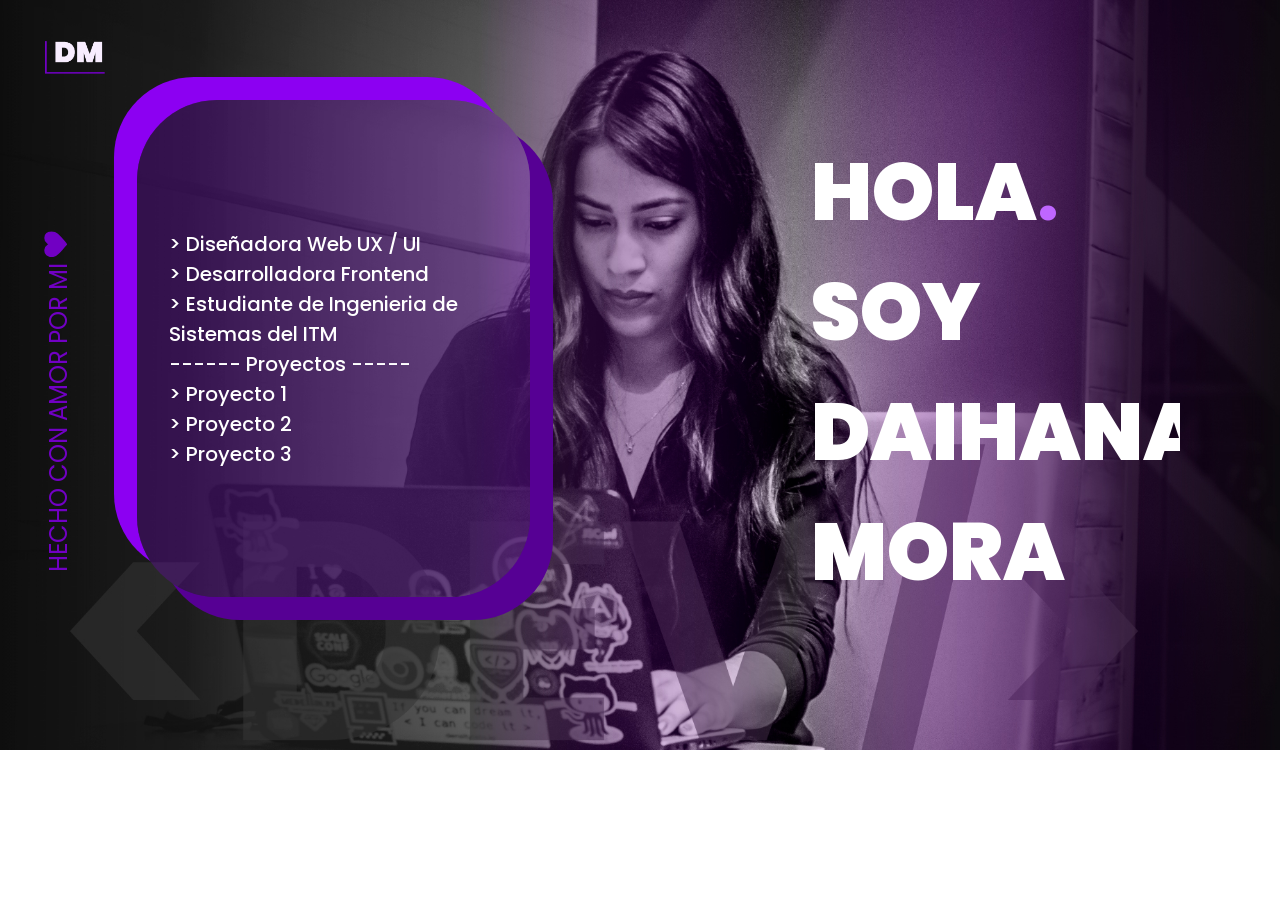
==== index.html @ 9af04abe "Add analytics" ====
<!DOCTYPE html>
<html lang="en">
<head>
    <meta charset="UTF-8">
    <meta name="viewport" content="width=device-width, initial-scale=1.0">
    <title>Portafolio</title>
    <link rel="stylesheet" href="./css/main.css">
    <link rel="preconnect" href="https://fonts.gstatic.com">
    <link
        href="https://fonts.googleapis.com/css2?family=Poppins:ital,wght@0,100;0,200;0,300;0,400;0,500;0,600;0,700;0,800;0,900;1,100;1,200;1,300;1,400;1,500;1,600;1,700;1,800;1,900&display=swap"
        rel="stylesheet">
    <!-- Global site tag (gtag.js) - Google Analytics -->
    <script async src="https://www.googletagmanager.com/gtag/js?id=G-G120TH7VQ2"></script>
    <script>
      window.dataLayer = window.dataLayer || [];
      function gtag(){dataLayer.push(arguments);}
      gtag('js', new Date());

      gtag('config', 'G-G120TH7VQ2');
    </script>
    
</head>
<body>
    <section id="fondo">
        <nav>
            <ul class="menu-principal">
                <li><a href="#" class="link"><img src="./img/Logo.png" width="60px" alt="Logo DM"></a></li>
                <!--<li><a href="#" class="link">< Sobre Mi</a></li>
                <li><a href="#" class="link">Proyectos /></a></li>-->
            </ul>
        </nav>
        <!--<nav class="nav_media" id="lateral">
            <ul class="social-media">
                <li><a href="https://www.linkedin.com/in/daihanamora/" class="link"> Linkedin</a></li>
                <li><a href="https://twitter.com/daihanamora" class="link"> Twitter</a></li>
                <li><a href="https://www.instagram.com/daihamora/" class="link"> instagram</a></li>
                <li><a href="https://github.com/DaihanaMora" class="link"> git</a></li>
                <li><a href="mailto:daihanamt@gmail.com" class="link"> correo</a></li>
            </ul>
        </nav>!-->
        <div class="posData">
            <span>HECHO CON AMOR POR MI <img src="./img/corazon.svg" alt="heart"></span>
        </div>
        <article>
            <ul>
                <li>> Diseñadora Web UX / UI</li>
                <li>> Desarrolladora Frontend</li>
                <li>> Estudiante de Ingenieria  de Sistemas del ITM</li>
                <li> ------ Proyectos -----</li>
                <li><a href="https://www.figma.com/proto/JLrsPGzGSUUvGtdDa6eOqS/Propuestas-de-dise%C3%B1o-MySpace-(Copy)?page-id=483%3A6&node-id=551%3A7&viewport=-306%2C256%2C0.26&scaling=min-zoom" target="_blank"> 
                    > Proyecto 1</a></li>
                <li><a href="https://www.figma.com/proto/dXG86vw5mIB1dULQ8zIptf/IP-Segura?page-id=0%3A1&node-id=161%3A7976&starting-point-node-id=161%3A7976" target="_blank"> 
                    > Proyecto 2</a></li>
                <li><a href="https://www.figma.com/proto/IuiljQrCOuYwuYU1IbYRsJ/Mesa-de-ayuda?page-id=262%3A2217&node-id=232%3A785&starting-point-node-id=232%3A785&scaling=min-zoom" target="_blank"> 
                    > Proyecto 3</a></li>
                
            </ul>
        </article>

        <div id="titulo">
            <h1>HOLA<strong style="color:#BF66FF">.</strong><br>SOY<br>daihana<br>Mora</h1>
        </div>
    </section>
</body>
</html>
---- css/main.css ----
/* VARIABLES*/
* {
  margin: 0;
  padding: 0;
  font-family: "Poppins", sans-serif;
  overflow-x: hidden;
}

li {
  list-style: none;
}

a {
  text-decoration: none;
  color: white;
}

a:focus{
  color: #7100C3;
}

a:hover{
  color: #9a29ea;
}


#fondo {
  width: 100%;
  height: 750px;
  background: url(../img/fondo.jpg) no-repeat center center;
  background-size: cover;
  display: grid;
  grid-template-columns: 1fr 3fr 1fr 2fr 100px;
  grid-template-rows: 100px 1fr;
  grid-row-gap: 2rem;
}
#fondo nav {
  grid-column-start: 1;
  grid-column-end: 6;
  grid-row-start: 1;
  grid-row-end: 2;
}
#fondo nav .menu-principal {
  display: inline-grid;
  grid-template-columns: 16fr 4fr 3fr;
  padding: 0 2rem;
  margin-top: 2rem;
}
#fondo nav .menu-principal li {
  padding: 0 0.8rem;
}
#fondo nav .menu-principal li a {
  font-weight: 600;
  font-size: 20px;
  color: white;
}
#fondo nav .menu-principal li:nth-child(1) {
  grid-column-start: 1;
  grid-column-end: 2;
}
#fondo nav .menu-principal li:nth-child(2) {
  grid-column-start: 2;
  grid-column-end: 3;
}
#fondo nav .menu-principal li:nth-child(3) {
  grid-column-start: 3;
  grid-column-end: 4;
}
#fondo #lateral {
  grid-column-start: 5;
  grid-column-end: 6;
  grid-row-start: 2;
  grid-row-end: 3;
  align-self: center;
  padding-top: 14rem;
}
.social-media {
  text-transform: uppercase;
  display: flex;
  transform: rotate(-90deg);
}

.social-media::-webkit-scrollbar {
  display: none;
}

#fondo #lateral .social-media li {
  padding: 0 0.8rem;
}
#fondo #lateral .social-media li a {
  color: #7100C3;
  font-weight: 600;
  font-size: 20px;
}
#fondo .posData {
  grid-column-start: 1;
  grid-column-end: 2;
  grid-row-start: 2;
  grid-row-end: 3;
  transform: rotate(-90deg);
  position: absolute;
  left: -7rem;
  top: 24rem;
}
#fondo .posData span {
  color: #7100C3;
  font-size: 24px;
}
#fondo article {
  grid-column-start: 2;
  grid-column-end: 4;
  grid-row-start: 2;
  grid-row-end: 3;
  max-width: 393px;
  height: 497px;
  background: #7100c34d;
  box-shadow: 23px 23px 0px #560094,
  -23px -23px 0px #8c00f2;
  border-radius: 5rem;
  display: flex;
  align-items: center;
  margin-top: -2rem;
  margin-left: -2rem;
}
#fondo article ul {
  padding: 0 2rem;
}
#fondo article ul li {
  font-size: 20px;
  color: white;
  font-weight: 500;
}
#fondo #titulo {
  grid-column-start: 4;
  grid-column-end: 5;
  grid-row-start: 2;
  grid-row-end: 3;
  margin-left: -2rem;
}
#fondo #titulo h1 {
  font-size: 80px;
  color: white;
  font-weight: 900;
  text-transform: uppercase;
}
@media (max-width: 768px) {
  #fondo nav {
    grid-column-start: 1;
    grid-column-end: 6;
  }
  #fondo nav .menu-principal {
    grid-template-columns: 6fr 4fr 3fr;
  }
  #fondo #lateral {
    padding-top: 28rem;
  }
  #fondo .posdata {
    grid-column-start: 1;
    grid-column-end: 2;
    top: 33rem;
  }
  #fondo article {
    max-width: 270px;
    height: 270px;
    margin-top: -2rem;
    margin-left: -4rem;
  }
  #fondo #titulo > h1 {
    font-size: 50px;
    margin-top: 7rem;
  }
}

@media (max-width: 500px) {
  #fondo {
    grid-template-columns: 1fr 4fr;
    grid-template-rows: 90px 290px 2fr 1fr;
    grid-row-gap: 0;
    height: 1000px;
  }
  #fondo nav {
    grid-column-start: 1;
    grid-column-end: 3;
  }
  #fondo nav .menu-principal {
    grid-template-columns: 90px 1fr 1fr;
    padding: 0 0.5rem;
  }
  #fondo #lateral {
    grid-column-start: 1;
    grid-column-end: 3;
    grid-row-start: 4;
    grid-row-end: 5;
    padding-top: 0;
  }
  #fondo #lateral .social-media {
    transform: rotate(0deg);
    flex-wrap: wrap;
    align-items: center;
    justify-content: center;
  }
  #fondo #lateral .social-media li > a {
    color: white;
    font-size: 25px;
  }
  #fondo .posData {
    transform: rotate(0deg);
    grid-column-start: 1;
    grid-column-end: 3;
    grid-row-start: 4;
    grid-row-end: 5;
    position: unset;
    align-self: end;
    justify-self: center;
  }
  #fondo .posData span {
    color: white;
    font-size: 25px;
    font-weight: 500;
  }
  #fondo article {
    grid-column-start: 1;
    grid-column-end: 3;
    grid-row-start: 3;
    grid-row-end: 4;
    margin-top: 4rem;
    margin-left: 0rem;
    justify-self: center;
  }
  #fondo article ul {
    padding: 0 3rem;
  }
  #fondo article ul li {
    font-size: 27px;
  }
  #fondo #titulo {
    grid-column-start: 1;
    grid-column-end: 3;
    grid-row-start: 2;
    grid-row-end: 3;
    padding-left: 1.5rem;
  }
  #fondo #titulo h1 {
    font-size: 49px;
  }
}
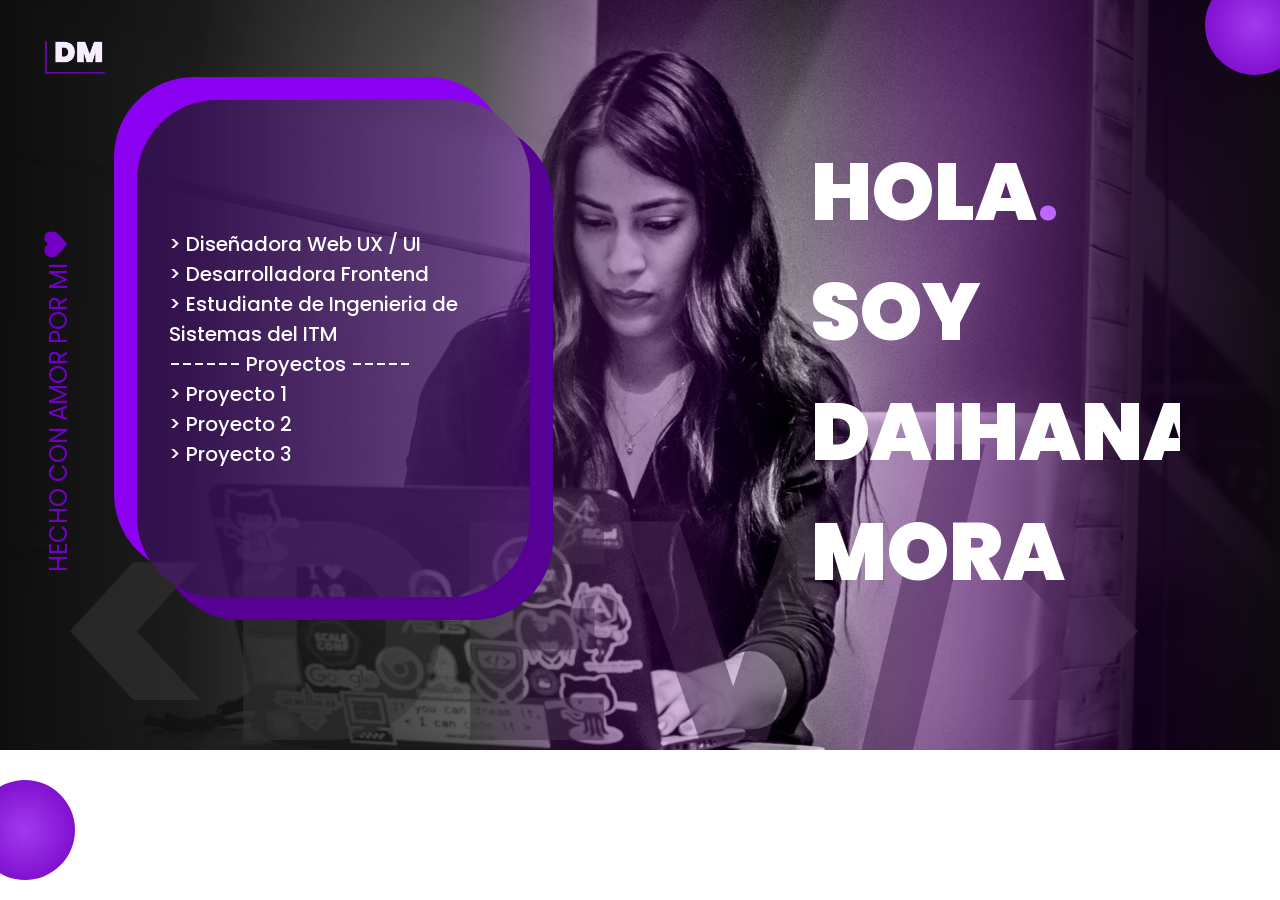
==== commit 4aab47ec: "animaciones" ====
--- a/index.html
+++ b/index.html
@@ -1,5 +1,6 @@
 <!DOCTYPE html>
 <html lang="en">
+
 <head>
     <meta charset="UTF-8">
     <meta name="viewport" content="width=device-width, initial-scale=1.0">
@@ -12,15 +13,29 @@
     <!-- Global site tag (gtag.js) - Google Analytics -->
     <script async src="https://www.googletagmanager.com/gtag/js?id=G-G120TH7VQ2"></script>
     <script>
-      window.dataLayer = window.dataLayer || [];
-      function gtag(){dataLayer.push(arguments);}
-      gtag('js', new Date());
+        window.dataLayer = window.dataLayer || [];
+        function gtag() { dataLayer.push(arguments); }
+        gtag('js', new Date());
 
-      gtag('config', 'G-G120TH7VQ2');
+        gtag('config', 'G-G120TH7VQ2');
     </script>
-    
+    <!-- Google Tag Manager -->
+    <script>(function (w, d, s, l, i) {
+            w[l] = w[l] || []; w[l].push({
+                'gtm.start':
+                    new Date().getTime(), event: 'gtm.js'
+            }); var f = d.getElementsByTagName(s)[0],
+                j = d.createElement(s), dl = l != 'dataLayer' ? '&l=' + l : ''; j.async = true; j.src =
+                    'https://www.googletagmanager.com/gtm.js?id=' + i + dl; f.parentNode.insertBefore(j, f);
+        })(window, document, 'script', 'dataLayer', 'GTM-M9HZVGC');</script>
+    <!-- End Google Tag Manager -->
 </head>
+
 <body>
+    <!-- Google Tag Manager (noscript) -->
+    <noscript><iframe src="https://www.googletagmanager.com/ns.html?id=GTM-M9HZVGC" height="0" width="0"
+            style="display:none;visibility:hidden"></iframe></noscript>
+    <!-- End Google Tag Manager (noscript) -->
     <section id="fondo">
         <nav>
             <ul class="menu-principal">
@@ -39,27 +54,34 @@
             </ul>
         </nav>!-->
         <div class="posData">
-            <span>HECHO CON AMOR POR MI <img src="./img/corazon.svg" alt="heart"></span>
+            <span>HECHO CON AMOR POR MI <img class="heart" src="./img/corazon.svg" alt="heart"></span>
         </div>
         <article>
             <ul>
                 <li>> Diseñadora Web UX / UI</li>
                 <li>> Desarrolladora Frontend</li>
-                <li>> Estudiante de Ingenieria  de Sistemas del ITM</li>
+                <li>> Estudiante de Ingenieria de Sistemas del ITM</li>
                 <li> ------ Proyectos -----</li>
-                <li><a href="https://www.figma.com/proto/JLrsPGzGSUUvGtdDa6eOqS/Propuestas-de-dise%C3%B1o-MySpace-(Copy)?page-id=483%3A6&node-id=551%3A7&viewport=-306%2C256%2C0.26&scaling=min-zoom" target="_blank"> 
-                    > Proyecto 1</a></li>
-                <li><a href="https://www.figma.com/proto/dXG86vw5mIB1dULQ8zIptf/IP-Segura?page-id=0%3A1&node-id=161%3A7976&starting-point-node-id=161%3A7976" target="_blank"> 
-                    > Proyecto 2</a></li>
-                <li><a href="https://www.figma.com/proto/IuiljQrCOuYwuYU1IbYRsJ/Mesa-de-ayuda?page-id=262%3A2217&node-id=232%3A785&starting-point-node-id=232%3A785&scaling=min-zoom" target="_blank"> 
-                    > Proyecto 3</a></li>
-                
+                <li><a href="https://www.figma.com/proto/JLrsPGzGSUUvGtdDa6eOqS/Propuestas-de-dise%C3%B1o-MySpace-(Copy)?page-id=483%3A6&node-id=551%3A7&viewport=-306%2C256%2C0.26&scaling=min-zoom"
+                        target="_blank">
+                        > Proyecto 1</a></li>
+                <li><a href="https://www.figma.com/proto/dXG86vw5mIB1dULQ8zIptf/IP-Segura?page-id=0%3A1&node-id=161%3A7976&starting-point-node-id=161%3A7976"
+                        target="_blank">
+                        > Proyecto 2</a></li>
+                <li><a href="https://www.figma.com/proto/IuiljQrCOuYwuYU1IbYRsJ/Mesa-de-ayuda?page-id=262%3A2217&node-id=232%3A785&starting-point-node-id=232%3A785&scaling=min-zoom"
+                        target="_blank">
+                        > Proyecto 3</a></li>
+
             </ul>
         </article>
 
         <div id="titulo">
-            <h1>HOLA<strong style="color:#BF66FF">.</strong><br>SOY<br>daihana<br>Mora</h1>
+            <h1>HOLA<strong style="color:#BF66FF">.</strong><br>SOY<br>daihana<br>Mora<span>&#160;</span></h1>
         </div>
+        <div class="circle circl1"></div>
+        <div class="circle circl2"></div>
+        <div class="card-inner"></div>
     </section>
 </body>
-</html>
+
+</html>
--- a/css/main.css
+++ b/css/main.css
@@ -113,7 +113,7 @@
   grid-row-end: 3;
   max-width: 393px;
   height: 497px;
-  background: #7100c34d;
+  background: rgba(113, 0, 195, 0.302);
   box-shadow: 23px 23px 0px #560094,
   -23px -23px 0px #8c00f2;
   border-radius: 5rem;
@@ -143,6 +143,66 @@
   font-weight: 900;
   text-transform: uppercase;
 }
+
+.circle {
+  width: 100px;
+  height: 100px;
+  background: radial-gradient(#a33aee, #7100c3);
+  border-radius: 50%;
+  position: absolute;
+  animation: move-up6 2s ease-in infinite alternate-reverse;
+}
+.circl1 {
+  top: -25px;
+  right: -25px;
+}
+
+.circl2 {
+  bottom: 20px;
+    left: -25px;
+  animation-name: move-down1;
+}
+
+@keyframes move-up6 {
+  to {
+    transform: translateY(-10px);
+  }
+}
+
+@keyframes move-down1 {
+  to {
+    transform: translateY(10px);
+  }
+}
+.heart{
+  animation: loader45 1.2s infinite cubic-bezier(0.215, 0.61, 0.355, 1);
+}
+@keyframes loader45 {
+  0% {
+   transform: scale(0.95);
+  }
+ 
+  5% {
+   transform: scale(1.1);
+  }
+ 
+  39% {
+   transform: scale(0.85);
+  }
+ 
+  45% {
+   transform: scale(1);
+  }
+ 
+  60% {
+   transform: scale(0.95);
+  }
+ 
+  100% {
+   transform: scale(0.9);
+  }
+ }
+
 @media (max-width: 768px) {
   #fondo nav {
     grid-column-start: 1;
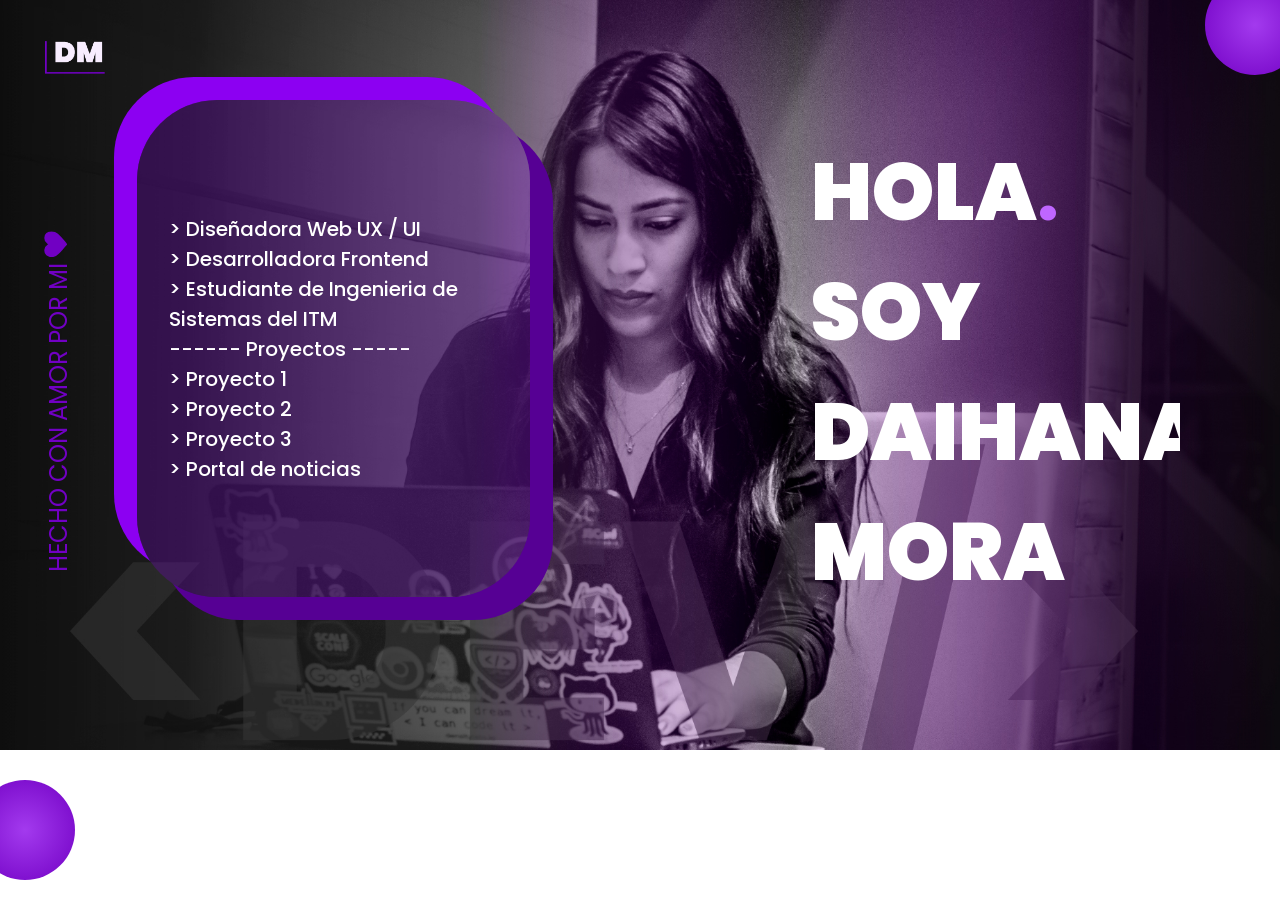
==== commit b9366af1: "new proyect" ====
--- a/index.html
+++ b/index.html
@@ -71,6 +71,9 @@
                 <li><a href="https://www.figma.com/proto/IuiljQrCOuYwuYU1IbYRsJ/Mesa-de-ayuda?page-id=262%3A2217&node-id=232%3A785&starting-point-node-id=232%3A785&scaling=min-zoom"
                         target="_blank">
                         > Proyecto 3</a></li>
+                <li><a href="https://www.figma.com/proto/fBWrPoJqUSnCu8tyltFIMe/Blog-de-noticias-en-Portal-interno?page-id=0%3A1&node-id=1%3A302&viewport=1016%2C106%2C0.17&scaling=scale-down-width&starting-point-node-id=1%3A780"
+                    target="_blank">
+                    > Portal de noticias</a></li>
 
             </ul>
         </article>
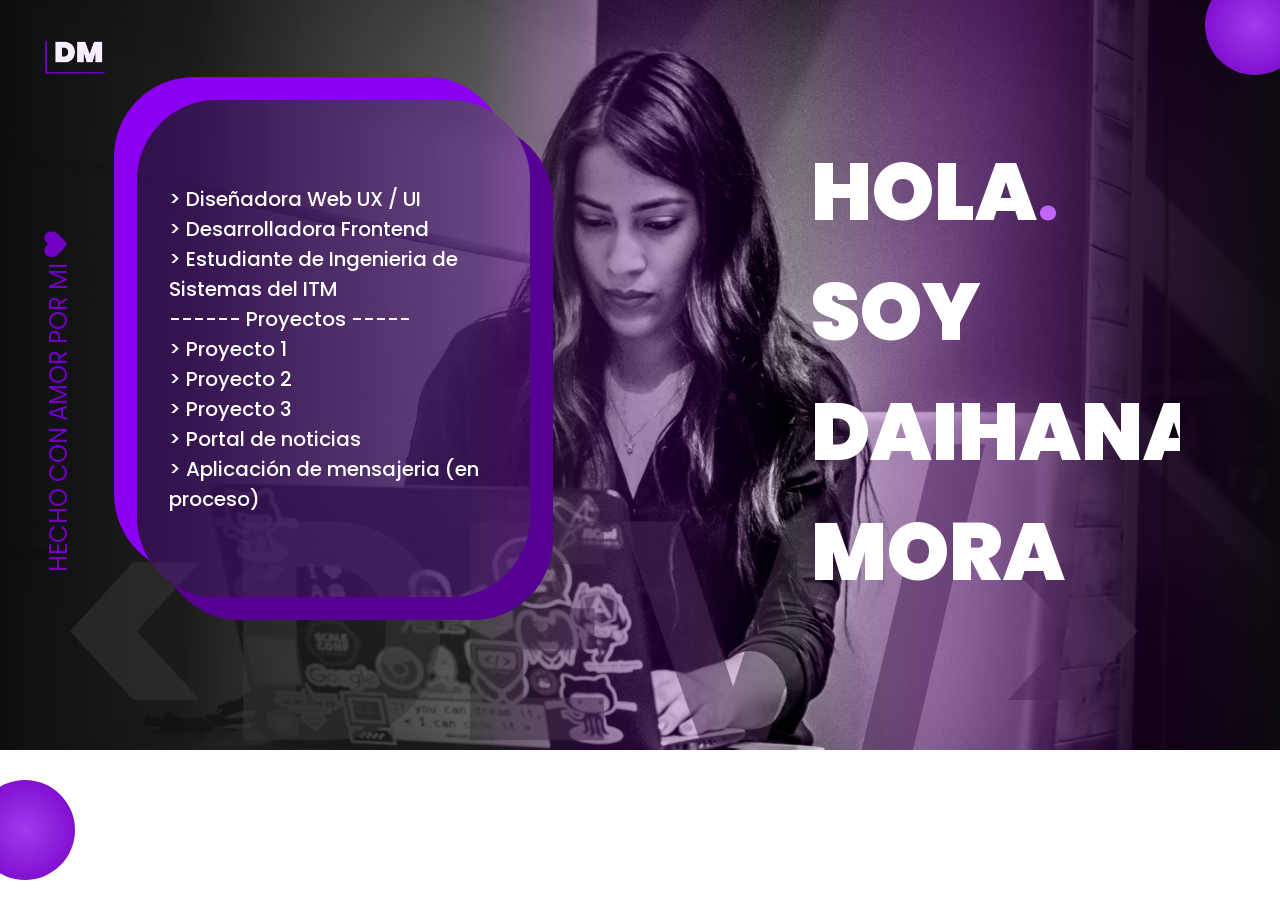
==== commit 38e6a262: "Update index.html new proyect" ====
--- a/index.html
+++ b/index.html
@@ -74,7 +74,8 @@
                 <li><a href="https://www.figma.com/proto/fBWrPoJqUSnCu8tyltFIMe/Blog-de-noticias-en-Portal-interno?page-id=0%3A1&node-id=1%3A302&viewport=1016%2C106%2C0.17&scaling=scale-down-width&starting-point-node-id=1%3A780"
                     target="_blank">
                     > Portal de noticias</a></li>
-
+                <li><a href="https://www.figma.com/proto/HEhIGajqLisi0Q63vLlvJh/MIrai?node-id=16%3A10&scaling=min-zoom&page-id=15%3A4&starting-point-node-id=16%3A10" target="_blank">
+                    > Aplicación de mensajeria (en proceso)</a></li>
             </ul>
         </article>
 
@@ -87,4 +88,4 @@
     </section>
 </body>
 
-</html>+</html>
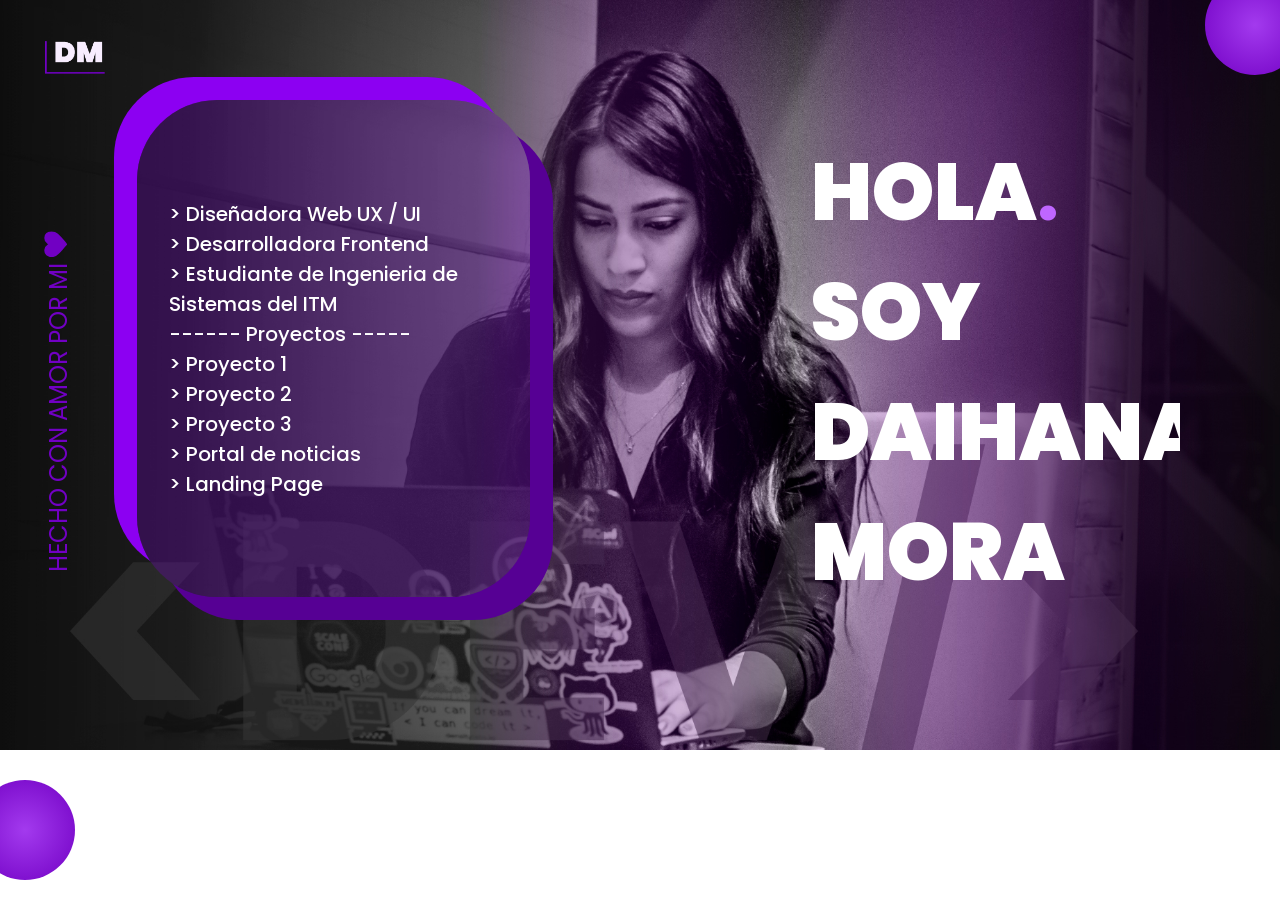
==== commit db30ce4f: "new proyect" ====
--- a/index.html
+++ b/index.html
@@ -74,8 +74,10 @@
                 <li><a href="https://www.figma.com/proto/fBWrPoJqUSnCu8tyltFIMe/Blog-de-noticias-en-Portal-interno?page-id=0%3A1&node-id=1%3A302&viewport=1016%2C106%2C0.17&scaling=scale-down-width&starting-point-node-id=1%3A780"
                     target="_blank">
                     > Portal de noticias</a></li>
-                <li><a href="https://www.figma.com/proto/HEhIGajqLisi0Q63vLlvJh/MIrai?node-id=16%3A10&scaling=min-zoom&page-id=15%3A4&starting-point-node-id=16%3A10" target="_blank">
-                    > Aplicación de mensajeria (en proceso)</a></li>
+                    <li><a href="https://www.figma.com/proto/cnlsJLgQn1gPbiTS9rE6Jw/Landing-Private?page-id=0%3A1&node-id=1%3A250&viewport=387%2C636%2C0.11&scaling=min-zoom&starting-point-node-id=1%3A250"
+                        target="_blank">
+                        > Landing Page</a></li>
+
             </ul>
         </article>
 
@@ -88,4 +90,4 @@
     </section>
 </body>
 
-</html>
+</html>
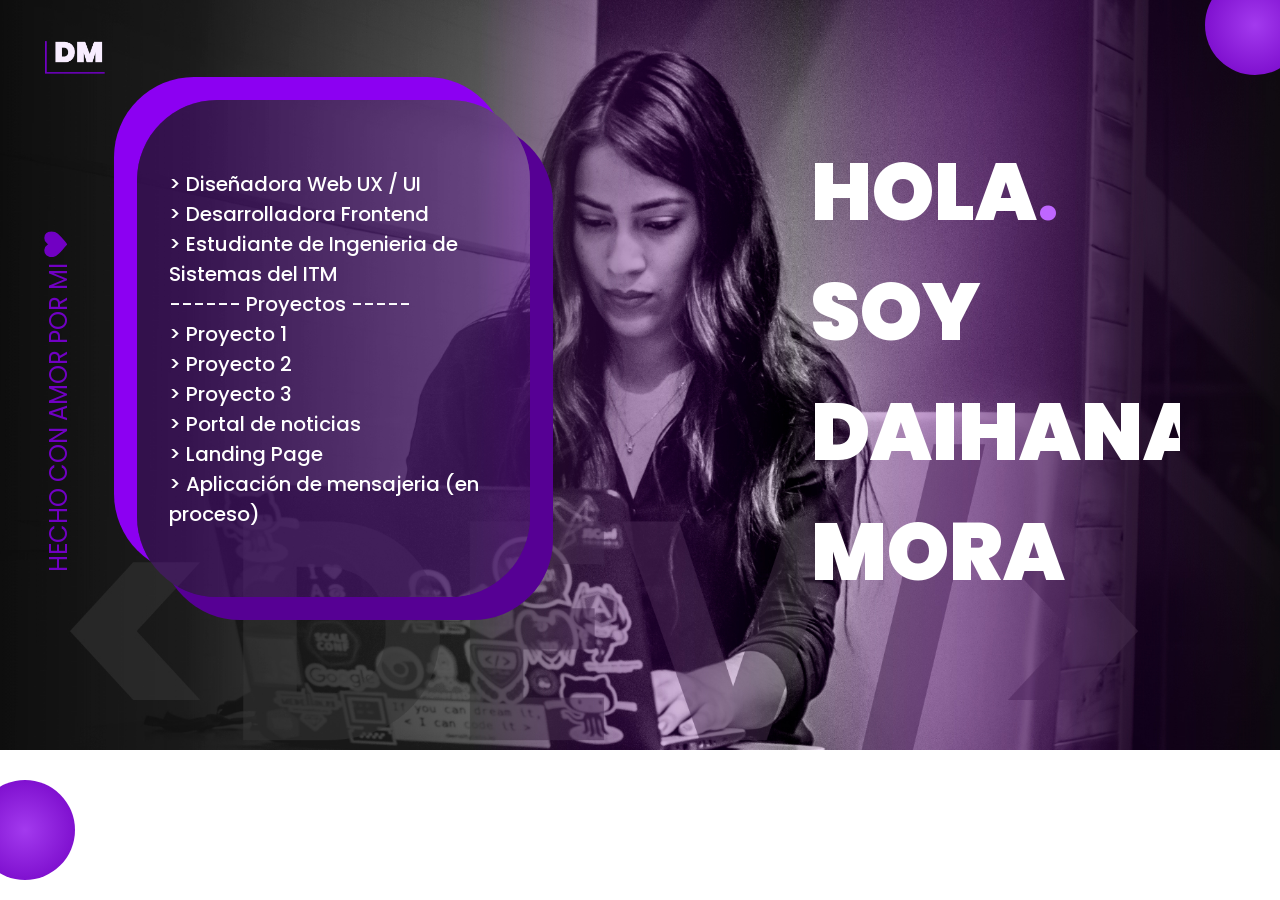
==== commit cb2c2b42: "fixes solution" ====
--- a/index.html
+++ b/index.html
@@ -78,6 +78,8 @@
                         target="_blank">
                         > Landing Page</a></li>
 
+                <li><a href="https://www.figma.com/proto/HEhIGajqLisi0Q63vLlvJh/MIrai?node-id=16%3A10&scaling=min-zoom&page-id=15%3A4&starting-point-node-id=16%3A10" target="_blank">
+                    > Aplicación de mensajeria (en proceso)</a></li>
             </ul>
         </article>
 
@@ -90,4 +92,4 @@
     </section>
 </body>
 
-</html>+</html>
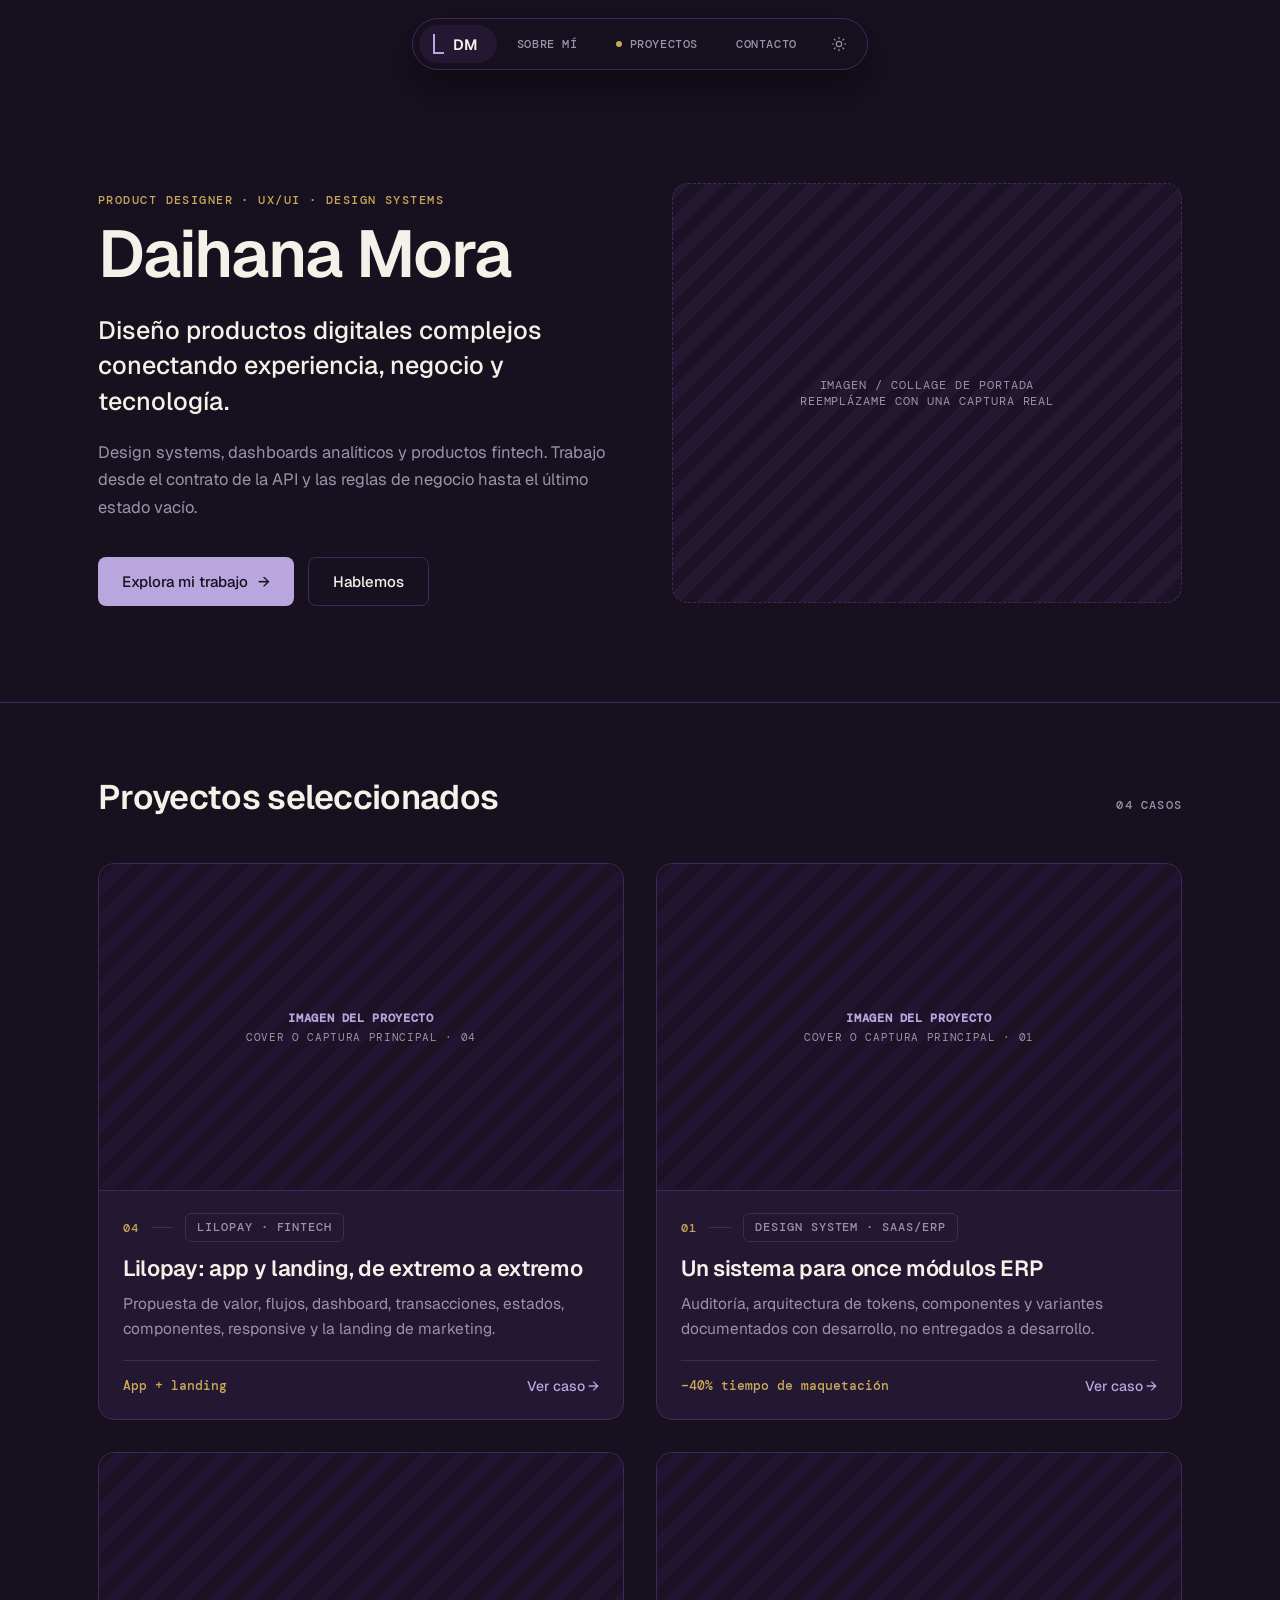
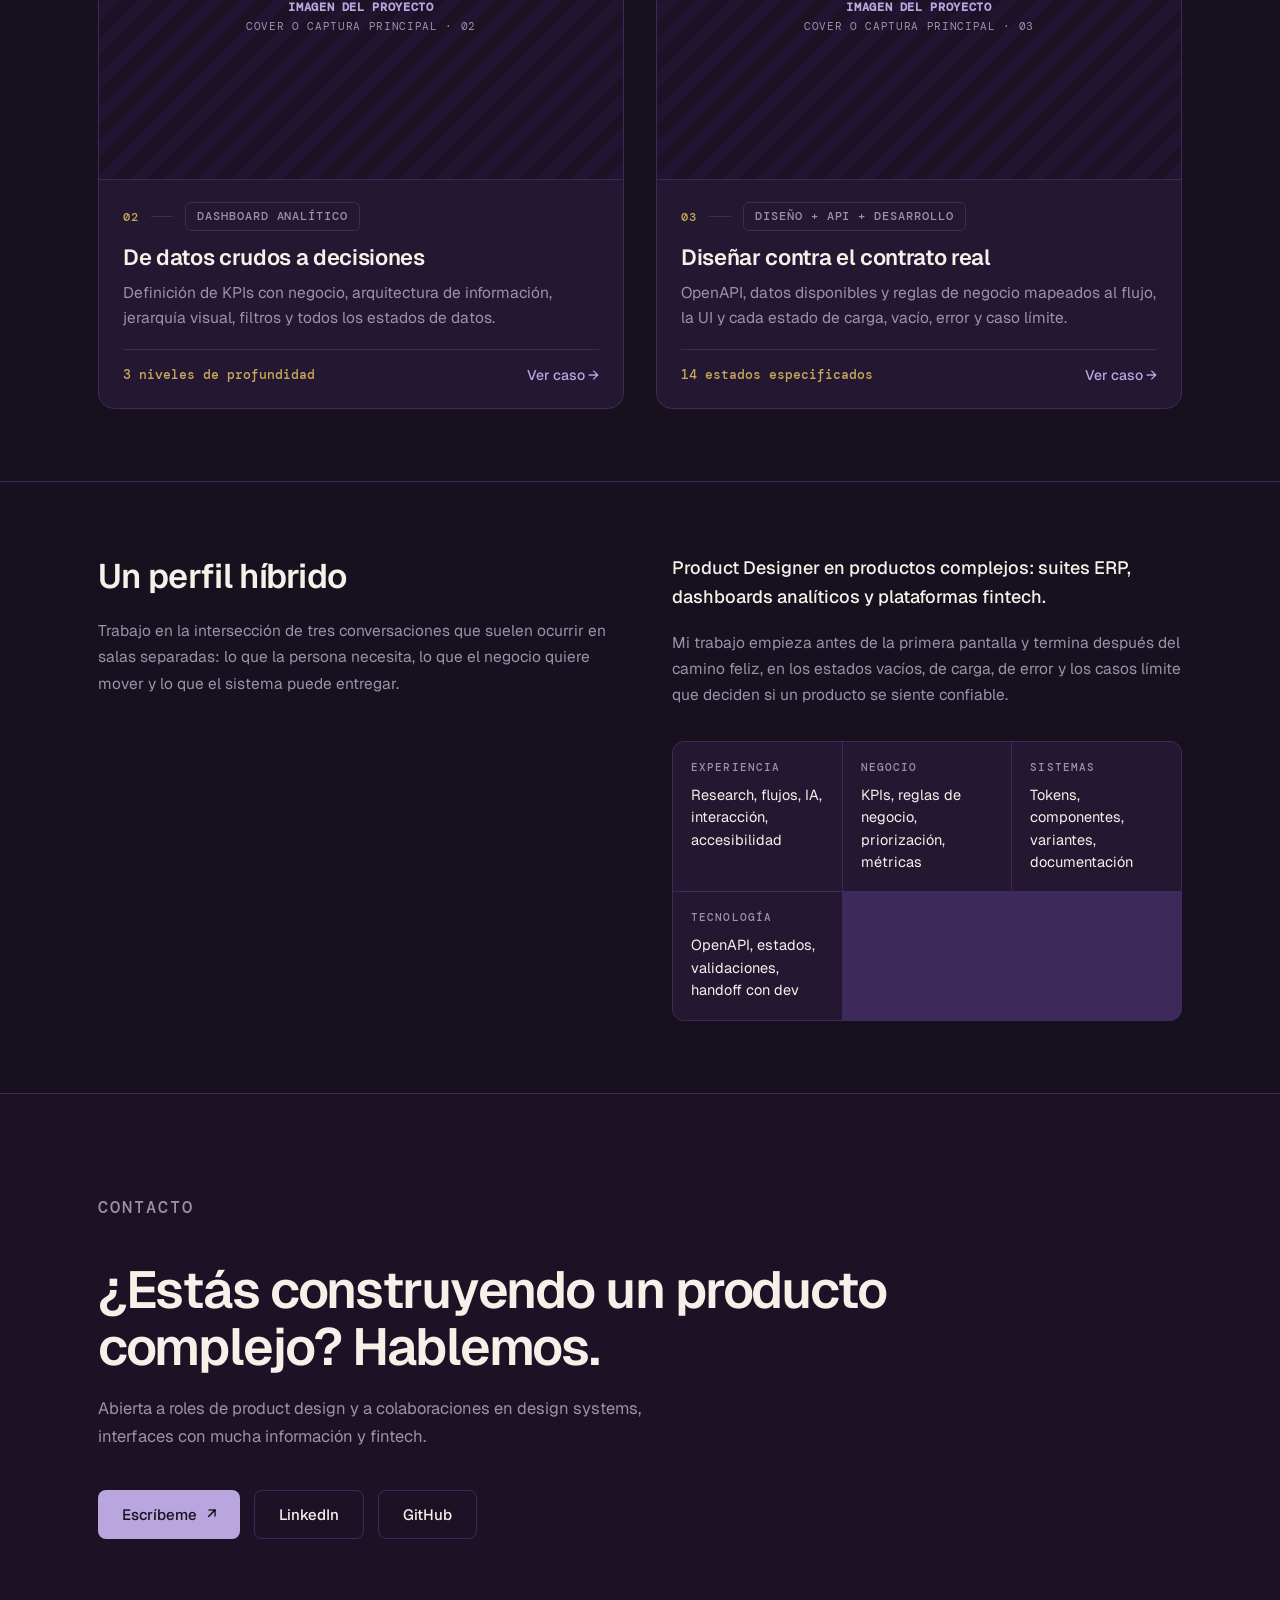
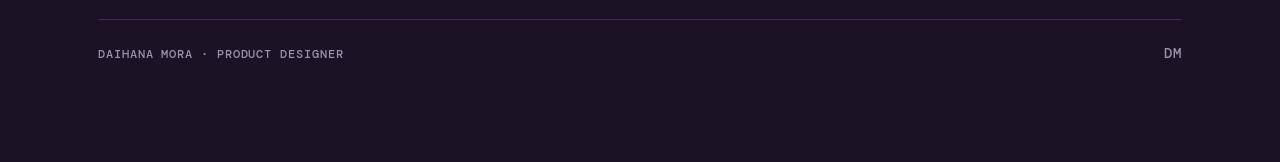
==== commit 8aeca943: "Nueva versión de portafolio con casos de éxito Reemplaza el home de una sola sección por la nueva ve" ====
--- a/index.html
+++ b/index.html
@@ -1,95 +1,194 @@
 <!DOCTYPE html>
-<html lang="en">
+<html lang="es">
+<head>
+<meta charset="utf-8">
+<meta name="viewport" content="width=device-width, initial-scale=1">
+<title>Daihana Mora — Daihana Mora Portfolio</title>
+<link rel="preconnect" href="https://fonts.googleapis.com" />
+<link rel="preconnect" href="https://fonts.gstatic.com" crossorigin="anonymous" />
+<link href="https://fonts.googleapis.com/css2?family=Geist:wght@400;500;600&family=DM+Mono:wght@400;500&display=swap" rel="stylesheet" />
+<link rel="stylesheet" href="./css/main.css">
+<script src="./js/theme.js"></script>
+<script src="./js/nav.js" defer></script>
+<!-- Global site tag (gtag.js) - Google Analytics -->
+<script async src="https://www.googletagmanager.com/gtag/js?id=G-G120TH7VQ2"></script>
+<script>
+    window.dataLayer = window.dataLayer || [];
+    function gtag() { dataLayer.push(arguments); }
+    gtag('js', new Date());
 
-<head>
-    <meta charset="UTF-8">
-    <meta name="viewport" content="width=device-width, initial-scale=1.0">
-    <title>Portafolio</title>
-    <link rel="stylesheet" href="./css/main.css">
-    <link rel="preconnect" href="https://fonts.gstatic.com">
-    <link
-        href="https://fonts.googleapis.com/css2?family=Poppins:ital,wght@0,100;0,200;0,300;0,400;0,500;0,600;0,700;0,800;0,900;1,100;1,200;1,300;1,400;1,500;1,600;1,700;1,800;1,900&display=swap"
-        rel="stylesheet">
-    <!-- Global site tag (gtag.js) - Google Analytics -->
-    <script async src="https://www.googletagmanager.com/gtag/js?id=G-G120TH7VQ2"></script>
-    <script>
-        window.dataLayer = window.dataLayer || [];
-        function gtag() { dataLayer.push(arguments); }
-        gtag('js', new Date());
+    gtag('config', 'G-G120TH7VQ2');
+</script>
+<!-- Google Tag Manager -->
+<script>(function (w, d, s, l, i) {
+        w[l] = w[l] || []; w[l].push({
+            'gtm.start':
+                new Date().getTime(), event: 'gtm.js'
+        }); var f = d.getElementsByTagName(s)[0],
+            j = d.createElement(s), dl = l != 'dataLayer' ? '&l=' + l : ''; j.async = true; j.src =
+                'https://www.googletagmanager.com/gtm.js?id=' + i + dl; f.parentNode.insertBefore(j, f);
+    })(window, document, 'script', 'dataLayer', 'GTM-M9HZVGC');</script>
+<!-- End Google Tag Manager -->
+</head>
+<body>
+<a href="#main-content" class="skip-link">Saltar al contenido</a>
+<!-- Google Tag Manager (noscript) -->
+<noscript><iframe src="https://www.googletagmanager.com/ns.html?id=GTM-M9HZVGC" height="0" width="0"
+        style="display:none;visibility:hidden"></iframe></noscript>
+<!-- End Google Tag Manager (noscript) -->
 
-        gtag('config', 'G-G120TH7VQ2');
-    </script>
-    <!-- Google Tag Manager -->
-    <script>(function (w, d, s, l, i) {
-            w[l] = w[l] || []; w[l].push({
-                'gtm.start':
-                    new Date().getTime(), event: 'gtm.js'
-            }); var f = d.getElementsByTagName(s)[0],
-                j = d.createElement(s), dl = l != 'dataLayer' ? '&l=' + l : ''; j.async = true; j.src =
-                    'https://www.googletagmanager.com/gtm.js?id=' + i + dl; f.parentNode.insertBefore(j, f);
-        })(window, document, 'script', 'dataLayer', 'GTM-M9HZVGC');</script>
-    <!-- End Google Tag Manager -->
-</head>
+<nav class="site-nav">
+  <div class="wrap">
+    <div class="nav-pill" id="navPill">
+      <a href="#hero" data-section="hero" class="pill-item logo-item is-active">
+        <span class="mark"></span><span>DM</span>
+      </a>
+      <a href="#about" data-section="about" class="pill-item">Sobre mí</a>
+      <a href="#work" data-section="work" class="pill-item"><span class="dot"></span>Proyectos</a>
+      <a href="#contact" data-section="contact" class="pill-item">Contacto</a>
+      <button class="pill-item theme-item" id="themeToggle" aria-label="Cambiar tema" title="Cambiar tema" aria-pressed="true">
+        <svg class="icon-sun" width="16" height="16" viewBox="0 0 24 24" fill="none" stroke="currentColor" stroke-width="1.7" stroke-linecap="round" stroke-linejoin="round" aria-hidden="true">
+          <circle cx="12" cy="12" r="4"></circle>
+          <path d="M12 2v2M12 20v2M2 12h2M20 12h2M4.9 4.9l1.4 1.4M17.7 17.7l1.4 1.4M19.1 4.9l-1.4 1.4M6.3 17.7l-1.4 1.4"></path>
+        </svg>
+        <svg class="icon-moon" width="16" height="16" viewBox="0 0 24 24" fill="none" stroke="currentColor" stroke-width="1.7" stroke-linecap="round" stroke-linejoin="round" aria-hidden="true">
+          <path d="M21 12.8A8.5 8.5 0 1 1 11.2 3a6.6 6.6 0 0 0 9.8 9.8z"></path>
+        </svg>
+      </button>
+    </div>
+  </div>
+</nav>
 
-<body>
-    <!-- Google Tag Manager (noscript) -->
-    <noscript><iframe src="https://www.googletagmanager.com/ns.html?id=GTM-M9HZVGC" height="0" width="0"
-            style="display:none;visibility:hidden"></iframe></noscript>
-    <!-- End Google Tag Manager (noscript) -->
-    <section id="fondo">
-        <nav>
-            <ul class="menu-principal">
-                <li><a href="#" class="link"><img src="./img/Logo.png" width="60px" alt="Logo DM"></a></li>
-                <!--<li><a href="#" class="link">< Sobre Mi</a></li>
-                <li><a href="#" class="link">Proyectos /></a></li>-->
-            </ul>
-        </nav>
-        <!--<nav class="nav_media" id="lateral">
-            <ul class="social-media">
-                <li><a href="https://www.linkedin.com/in/daihanamora/" class="link"> Linkedin</a></li>
-                <li><a href="https://twitter.com/daihanamora" class="link"> Twitter</a></li>
-                <li><a href="https://www.instagram.com/daihamora/" class="link"> instagram</a></li>
-                <li><a href="https://github.com/DaihanaMora" class="link"> git</a></li>
-                <li><a href="mailto:daihanamt@gmail.com" class="link"> correo</a></li>
-            </ul>
-        </nav>!-->
-        <div class="posData">
-            <span>HECHO CON AMOR POR MI <img class="heart" src="./img/corazon.svg" alt="heart"></span>
+<main id="main-content">
+
+<header class="hero" id="hero">
+  <div class="wrap">
+    <div>
+      <p class="eyebrow">Product Designer · UX/UI · Design Systems</p>
+      <h1 class="name">Daihana Mora</h1>
+      <p class="tagline">Diseño productos digitales complejos conectando experiencia, negocio y tecnología.</p>
+      <p class="sub">Design systems, dashboards analíticos y productos fintech. Trabajo desde el contrato de la API y las reglas de negocio hasta el último estado vacío.</p>
+      <div class="cta-row">
+        <a href="#work" class="btn primary">Explora mi trabajo <span>→</span></a>
+        <a href="#contact" class="btn ghost">Hablemos</a>
+      </div>
+    </div>
+    <div class="hero-visual-slot">
+      <div class="label">Imagen / collage de portada<br>reemplázame con una captura real</div>
+    </div>
+  </div>
+</header>
+
+<section id="work" class="section">
+  <div class="wrap">
+    <div class="section-head">
+      <h2>Proyectos seleccionados</h2>
+      <span class="count">04 casos</span>
+    </div>
+
+    <div class="gallery">
+
+      <a class="card" href="case-lilopay.html" style="text-decoration:none; color:inherit">
+        <div class="thumb">
+          <span class="label"><b>Imagen del proyecto</b>Cover o captura principal · 04</span>
         </div>
-        <article>
-            <ul>
-                <li>> Diseñadora Web UX / UI</li>
-                <li>> Desarrolladora Frontend</li>
-                <li>> Estudiante de Ingenieria de Sistemas del ITM</li>
-                <li> ------ Proyectos -----</li>
-                <li><a href="https://www.figma.com/proto/JLrsPGzGSUUvGtdDa6eOqS/Propuestas-de-dise%C3%B1o-MySpace-(Copy)?page-id=483%3A6&node-id=551%3A7&viewport=-306%2C256%2C0.26&scaling=min-zoom"
-                        target="_blank">
-                        > Proyecto 1</a></li>
-                <li><a href="https://www.figma.com/proto/dXG86vw5mIB1dULQ8zIptf/IP-Segura?page-id=0%3A1&node-id=161%3A7976&starting-point-node-id=161%3A7976"
-                        target="_blank">
-                        > Proyecto 2</a></li>
-                <li><a href="https://www.figma.com/proto/IuiljQrCOuYwuYU1IbYRsJ/Mesa-de-ayuda?page-id=262%3A2217&node-id=232%3A785&starting-point-node-id=232%3A785&scaling=min-zoom"
-                        target="_blank">
-                        > Proyecto 3</a></li>
-                <li><a href="https://www.figma.com/proto/fBWrPoJqUSnCu8tyltFIMe/Blog-de-noticias-en-Portal-interno?page-id=0%3A1&node-id=1%3A302&viewport=1016%2C106%2C0.17&scaling=scale-down-width&starting-point-node-id=1%3A780"
-                    target="_blank">
-                    > Portal de noticias</a></li>
-                    <li><a href="https://www.figma.com/proto/cnlsJLgQn1gPbiTS9rE6Jw/Landing-Private?page-id=0%3A1&node-id=1%3A250&viewport=387%2C636%2C0.11&scaling=min-zoom&starting-point-node-id=1%3A250"
-                        target="_blank">
-                        > Landing Page</a></li>
+        <div class="body">
+          <div class="kicker"><span class="num">04</span><span class="rule"></span><span class="tag">Lilopay · Fintech</span></div>
+          <h3>Lilopay: app y landing, de extremo a extremo</h3>
+          <p class="desc">Propuesta de valor, flujos, dashboard, transacciones, estados, componentes, responsive y la landing de marketing.</p>
+          <div class="foot">
+            <span class="metric">App + landing</span>
+            <span class="go">Ver caso →</span>
+          </div>
+        </div>
+      </a>
 
-                <li><a href="https://www.figma.com/proto/HEhIGajqLisi0Q63vLlvJh/MIrai?node-id=16%3A10&scaling=min-zoom&page-id=15%3A4&starting-point-node-id=16%3A10" target="_blank">
-                    > Aplicación de mensajeria (en proceso)</a></li>
-            </ul>
-        </article>
+      <a class="card" href="case-01.html" style="text-decoration:none; color:inherit">
+        <div class="thumb">
+          <span class="label"><b>Imagen del proyecto</b>Cover o captura principal · 01</span>
+        </div>
+        <div class="body">
+          <div class="kicker"><span class="num">01</span><span class="rule"></span><span class="tag">Design System · SaaS/ERP</span></div>
+          <h3>Un sistema para once módulos ERP</h3>
+          <p class="desc">Auditoría, arquitectura de tokens, componentes y variantes documentados con desarrollo, no entregados a desarrollo.</p>
+          <div class="foot">
+            <span class="metric">−40% tiempo de maquetación</span>
+            <span class="go">Ver caso →</span>
+          </div>
+        </div>
+      </a>
 
-        <div id="titulo">
-            <h1>HOLA<strong style="color:#BF66FF">.</strong><br>SOY<br>daihana<br>Mora<span>&#160;</span></h1>
+      <a class="card" href="case-02.html" style="text-decoration:none; color:inherit">
+        <div class="thumb">
+          <span class="label"><b>Imagen del proyecto</b>Cover o captura principal · 02</span>
         </div>
-        <div class="circle circl1"></div>
-        <div class="circle circl2"></div>
-        <div class="card-inner"></div>
-    </section>
+        <div class="body">
+          <div class="kicker"><span class="num">02</span><span class="rule"></span><span class="tag">Dashboard Analítico</span></div>
+          <h3>De datos crudos a decisiones</h3>
+          <p class="desc">Definición de KPIs con negocio, arquitectura de información, jerarquía visual, filtros y todos los estados de datos.</p>
+          <div class="foot">
+            <span class="metric">3 niveles de profundidad</span>
+            <span class="go">Ver caso →</span>
+          </div>
+        </div>
+      </a>
+
+      <a class="card" href="case-03.html" style="text-decoration:none; color:inherit">
+        <div class="thumb">
+          <span class="label"><b>Imagen del proyecto</b>Cover o captura principal · 03</span>
+        </div>
+        <div class="body">
+          <div class="kicker"><span class="num">03</span><span class="rule"></span><span class="tag">Diseño + API + Desarrollo</span></div>
+          <h3>Diseñar contra el contrato real</h3>
+          <p class="desc">OpenAPI, datos disponibles y reglas de negocio mapeados al flujo, la UI y cada estado de carga, vacío, error y caso límite.</p>
+          <div class="foot">
+            <span class="metric">14 estados especificados</span>
+            <span class="go">Ver caso →</span>
+          </div>
+        </div>
+      </a>
+
+    </div>
+  </div>
+</section>
+
+<section id="about" class="section">
+  <div class="wrap about-grid">
+    <div>
+      <h2 style="margin:0 0 20px; font-size:clamp(26px,3vw,34px); font-weight:600; letter-spacing:-0.02em;">Un perfil híbrido</h2>
+      <p style="margin:0; font-size:15.5px; line-height:1.7; color:var(--muted);">Trabajo en la intersección de tres conversaciones que suelen ocurrir en salas separadas: lo que la persona necesita, lo que el negocio quiere mover y lo que el sistema puede entregar.</p>
+    </div>
+    <div>
+      <p style="margin:0 0 18px; font-size:18px; font-weight:500; line-height:1.6;">Product Designer en productos complejos: suites ERP, dashboards analíticos y plataformas fintech.</p>
+      <p style="margin:0 0 32px; font-size:15.5px; line-height:1.7; color:var(--muted);">Mi trabajo empieza antes de la primera pantalla y termina después del camino feliz, en los estados vacíos, de carga, de error y los casos límite que deciden si un producto se siente confiable.</p>
+      <div class="stat-grid">
+        <div><div class="k">Experiencia</div><div class="v">Research, flujos, IA, interacción, accesibilidad</div></div>
+        <div><div class="k">Negocio</div><div class="v">KPIs, reglas de negocio, priorización, métricas</div></div>
+        <div><div class="k">Sistemas</div><div class="v">Tokens, componentes, variantes, documentación</div></div>
+        <div><div class="k">Tecnología</div><div class="v">OpenAPI, estados, validaciones, handoff con dev</div></div>
+      </div>
+    </div>
+  </div>
+</section>
+
+<section id="contact" class="contact">
+  <div class="wrap">
+    <p class="eyebrow">Contacto</p>
+    <h2>¿Estás construyendo un producto complejo? Hablemos.</h2>
+    <p>Abierta a roles de product design y a colaboraciones en design systems, interfaces con mucha información y fintech.</p>
+    <div class="contact-links">
+      <a href="mailto:daihanamt@gmail.com" class="btn primary">Escríbeme <span>↗</span></a>
+      <a href="#" target="_blank" class="btn ghost">LinkedIn</a>
+      <a href="#" target="_blank" class="btn ghost">GitHub</a>
+    </div>
+    <div class="contact-foot">
+      <span>Daihana Mora · Product Designer</span>
+      <div class="logo"><span class="mark"></span><span class="word" style="font-size:14px;">DM</span></div>
+    </div>
+  </div>
+</section>
+
+</main>
+
 </body>
-
 </html>
--- a/css/main.css
+++ b/css/main.css
@@ -1,306 +1,725 @@
-/* VARIABLES*/
+:root {
+  --bg: #17101F;
+  --surface: #241732;
+  --surface-2: #1B1226;
+  --text: #F5F1E8;
+  --muted: #9B92A8;
+  --accent: #B9A6DE;
+  --accent-2: #9B7FD4;
+  --gold: #C9A85C;
+  --border: #3D2A5A;
+  --on-accent: #17101F;
+  --nav-bg: rgba(23, 16, 31, 0.86);
+  --shadow: 0 18px 40px rgba(0, 0, 0, 0.38);
+  --mono: 'DM Mono', monospace;
+  --sans: 'Geist', sans-serif;
+}
+
+html[data-theme=light] {
+  --bg: #F5F1E8;
+  --surface: #FFFFFF;
+  --surface-2: #F0EAE0;
+  --text: #1E1526;
+  --muted: #6A5F76;
+  --accent: #6B4FA6;
+  --accent-2: #8E75C4;
+  --gold: #8A6A28;
+  --border: #DCD1C2;
+  --on-accent: #FFFFFF;
+  --nav-bg: rgba(245, 241, 232, 0.86);
+  --shadow: 0 14px 34px rgba(30, 21, 38, 0.12);
+}
+
 * {
+  box-sizing: border-box;
+}
+
+html {
+  scroll-behavior: smooth;
+}
+
+body {
   margin: 0;
-  padding: 0;
-  font-family: "Poppins", sans-serif;
-  overflow-x: hidden;
-}
-
-li {
-  list-style: none;
+  background: var(--bg);
+  color: var(--text);
+  font-family: var(--sans);
+  font-weight: 400;
+  -webkit-font-smoothing: antialiased;
+  transition: background 0.25s ease, color 0.25s ease;
 }
 
 a {
+  color: var(--accent);
   text-decoration: none;
-  color: white;
-}
-
-a:focus{
-  color: #7100C3;
-}
-
-a:hover{
-  color: #9a29ea;
-}
-
-
-#fondo {
+}
+a:hover {
+  color: var(--gold);
+}
+
+.pill-item:focus-visible, .btn:focus-visible, .tag:focus-visible, .card:focus-visible, .next-case:focus-visible {
+  outline: 2px solid var(--accent);
+  outline-offset: 2px;
+}
+
+.skip-link {
+  position: absolute;
+  top: -40px;
+  left: 8px;
+  z-index: 100;
+  padding: 10px 16px;
+  border-radius: 8px;
+  background: var(--surface);
+  color: var(--text);
+  font-family: var(--sans);
+  font-weight: 500;
+  font-size: 14px;
+  transition: top 0.2s ease;
+}
+.skip-link:focus {
+  top: 8px;
+}
+
+.wrap {
+  max-width: 1180px;
+  margin: 0 auto;
+  padding: 0 clamp(20px, 4vw, 48px);
+}
+
+.eyebrow {
+  font-family: var(--mono);
+  font-weight: 500;
+  font-size: 12px;
+  letter-spacing: 0.12em;
+  text-transform: uppercase;
+  color: var(--gold);
+}
+
+nav.site-nav {
+  position: sticky;
+  top: 0;
+  z-index: 50;
+  padding: 18px clamp(20px, 4vw, 48px) 0;
+}
+nav.site-nav .wrap {
+  display: flex;
+  justify-content: center;
+}
+
+.nav-pill {
+  position: relative;
+  display: flex;
+  align-items: center;
+  gap: 2px;
+  padding: 6px;
+  border-radius: 999px;
+  background: var(--nav-bg);
+  backdrop-filter: blur(14px);
+  border: 1px solid var(--border);
+  box-shadow: var(--shadow);
+}
+
+.pill-indicator {
+  position: absolute;
+  top: 6px;
+  bottom: 6px;
+  left: 0;
+  width: 0;
+  border-radius: 999px;
+  background: var(--surface);
+  transition: transform 0.35s cubic-bezier(0.65, 0, 0.35, 1), width 0.35s cubic-bezier(0.65, 0, 0.35, 1);
+  z-index: 0;
+  pointer-events: none;
+}
+
+.pill-item {
+  position: relative;
+  z-index: 1;
+  display: inline-flex;
+  align-items: center;
+  gap: 8px;
+  padding: 9px 18px;
+  border: 0;
+  border-radius: 999px;
+  background: transparent;
+  font-family: var(--mono);
+  font-weight: 500;
+  font-size: 12px;
+  letter-spacing: 0.05em;
+  text-transform: uppercase;
+  color: var(--muted);
+  white-space: nowrap;
+  cursor: pointer;
+  transition: color 0.2s;
+}
+.pill-item:hover {
+  color: var(--text);
+}
+.pill-item.is-active {
+  color: var(--text);
+  font-weight: 600;
+}
+.pill-item .dot {
+  width: 6px;
+  height: 6px;
+  border-radius: 50%;
+  background: var(--gold);
+  flex: none;
+}
+
+.pill-item.logo-item {
+  gap: 9px;
+  padding-left: 14px;
+  font-family: var(--sans);
+  font-weight: 600;
+  font-size: 15px;
+  letter-spacing: 0.02em;
+  text-transform: none;
+  color: var(--text);
+}
+.pill-item.logo-item .mark {
+  display: block;
+  width: 11px;
+  height: 20px;
+  border-left: 2px solid var(--accent);
+  border-bottom: 2px solid var(--accent);
+  flex: none;
+}
+
+.pill-item.theme-item {
+  padding: 9px 14px;
+}
+.pill-item.theme-item svg {
+  display: none;
+}
+
+html[data-theme=dark] .pill-item.theme-item .icon-sun {
+  display: block;
+}
+
+html[data-theme=light] .pill-item.theme-item .icon-moon {
+  display: block;
+}
+
+@media (max-width: 720px) {
+  .pill-item {
+    padding: 8px 12px;
+    font-size: 11px;
+  }
+  .pill-item.logo-item {
+    font-size: 14px;
+  }
+}
+header.hero {
+  padding: clamp(56px, 9vw, 110px) 0 clamp(60px, 8vw, 96px);
+}
+header.hero .wrap {
+  display: grid;
+  grid-template-columns: repeat(auto-fit, minmax(min(100%, 400px), 1fr));
+  gap: clamp(32px, 5vw, 64px);
+  align-items: center;
+}
+
+h1.name {
+  margin: 0 0 24px;
+  font-size: clamp(38px, 5.4vw, 66px);
+  font-weight: 600;
+  line-height: 1.04;
+  letter-spacing: -0.025em;
+}
+
+p.tagline {
+  margin: 0 0 20px;
+  font-size: clamp(19px, 2.1vw, 25px);
+  font-weight: 500;
+  line-height: 1.42;
+  max-width: 32ch;
+}
+
+p.sub {
+  margin: 0 0 36px;
+  font-size: 16.5px;
+  line-height: 1.65;
+  color: var(--muted);
+  max-width: 48ch;
+}
+
+.cta-row {
+  display: flex;
+  flex-wrap: wrap;
+  gap: 14px;
+}
+
+.btn {
+  display: inline-flex;
+  align-items: center;
+  gap: 10px;
+  padding: 14px 24px;
+  border-radius: 8px;
+  font-size: 15px;
+  font-weight: 500;
+}
+.btn.primary {
+  background: var(--accent);
+  color: var(--on-accent);
+}
+.btn.primary:hover {
+  background: var(--gold);
+  color: var(--on-accent);
+}
+.btn.ghost {
+  border: 1px solid var(--border);
+  color: var(--text);
+}
+.btn.ghost:hover {
+  border-color: var(--accent);
+  color: var(--accent);
+}
+
+.hero-visual-slot {
+  height: clamp(280px, 34vw, 420px);
+  border-radius: 16px;
+  border: 1px dashed var(--border);
+  background: repeating-linear-gradient(135deg, var(--surface) 0 12px, var(--surface-2) 12px 24px);
+  display: grid;
+  place-items: center;
+  text-align: center;
+  padding: 24px;
+}
+.hero-visual-slot .label {
+  font-family: var(--mono);
+  font-size: 12px;
+  letter-spacing: 0.08em;
+  text-transform: uppercase;
+  color: var(--muted);
+}
+
+.section {
+  padding: clamp(40px, 6vw, 72px) 0;
+  border-top: 1px solid var(--border);
+}
+
+.section-head {
+  display: flex;
+  align-items: baseline;
+  justify-content: space-between;
+  gap: 24px;
+  margin-bottom: clamp(28px, 4vw, 44px);
+}
+.section-head h2 {
+  margin: 0;
+  font-size: clamp(26px, 3vw, 34px);
+  font-weight: 600;
+  letter-spacing: -0.02em;
+}
+
+.count {
+  font-family: var(--mono);
+  font-weight: 500;
+  font-size: 12px;
+  letter-spacing: 0.1em;
+  text-transform: uppercase;
+  color: var(--muted);
+}
+
+.gallery {
+  display: grid;
+  grid-template-columns: repeat(auto-fit, minmax(min(100%, 420px), 1fr));
+  gap: clamp(20px, 2.5vw, 32px);
+}
+
+.card {
+  border-radius: 16px;
+  background: var(--surface);
+  border: 1px solid var(--border);
+  overflow: hidden;
+  transition: border-color 0.2s, transform 0.2s;
+  cursor: pointer;
+}
+.card:hover {
+  border-color: var(--accent);
+  transform: translateY(-3px);
+}
+.card .thumb {
+  aspect-ratio: 16/10;
+  border-bottom: 1px solid var(--border);
+  background: repeating-linear-gradient(135deg, var(--surface-2) 0 12px, #201530 12px 24px);
+  display: grid;
+  place-items: center;
+  text-align: center;
+  padding: 16px;
+}
+.card .thumb .label {
+  font-family: var(--mono);
+  font-size: 11px;
+  letter-spacing: 0.06em;
+  text-transform: uppercase;
+  color: var(--muted);
+}
+.card .thumb .label b {
+  display: block;
+  color: var(--accent);
+  font-size: 12px;
+  margin-bottom: 4px;
+}
+.card .body {
+  padding: 22px 24px 24px;
+}
+.card .kicker {
+  display: flex;
+  align-items: center;
+  gap: 12px;
+  margin-bottom: 12px;
+  font-family: var(--mono);
+  font-weight: 500;
+  font-size: 12px;
+  letter-spacing: 0.08em;
+  color: var(--gold);
+}
+.card .kicker .rule {
+  width: 22px;
+  height: 1px;
+  background: var(--border);
+}
+.card .kicker .tag {
+  color: var(--muted);
+  text-transform: uppercase;
+}
+.card h3 {
+  margin: 0 0 10px;
+  font-size: 22px;
+  font-weight: 600;
+  letter-spacing: -0.015em;
+}
+.card p.desc {
+  margin: 0 0 18px;
+  font-size: 15.5px;
+  line-height: 1.6;
+  color: var(--muted);
+}
+.card .foot {
+  display: flex;
+  align-items: center;
+  justify-content: space-between;
+  gap: 16px;
+  padding-top: 16px;
+  border-top: 1px solid var(--border);
+}
+.card .metric {
+  font-family: var(--mono);
+  font-weight: 500;
+  font-size: 13px;
+  color: var(--gold);
+}
+.card .go {
+  font-size: 14px;
+  font-weight: 500;
+  color: var(--accent);
+}
+
+.about-grid {
+  display: grid;
+  grid-template-columns: repeat(auto-fit, minmax(min(100%, 340px), 1fr));
+  gap: clamp(32px, 5vw, 72px);
+}
+
+.stat-grid {
+  display: grid;
+  grid-template-columns: repeat(auto-fit, minmax(150px, 1fr));
+  gap: 1px;
+  background: var(--border);
+  border: 1px solid var(--border);
+  border-radius: 12px;
+  overflow: hidden;
+}
+.stat-grid > div {
+  padding: 18px;
+  background: var(--surface);
+}
+.stat-grid .k {
+  font-family: var(--mono);
+  font-weight: 500;
+  font-size: 11px;
+  letter-spacing: 0.1em;
+  text-transform: uppercase;
+  color: var(--muted);
+  margin-bottom: 10px;
+}
+.stat-grid .v {
+  font-size: 14.5px;
+  line-height: 1.55;
+}
+
+.contact {
+  border-top: 1px solid var(--border);
+  background: var(--surface-2);
+}
+.contact .wrap {
+  padding: clamp(56px, 8vw, 100px) clamp(20px, 4vw, 48px);
+}
+.contact h2 {
+  margin: 0 0 20px;
+  font-size: clamp(30px, 4.4vw, 52px);
+  font-weight: 600;
+  line-height: 1.1;
+  letter-spacing: -0.025em;
+  max-width: 26ch;
+}
+.contact p {
+  margin: 0 0 40px;
+  font-size: 16.5px;
+  line-height: 1.65;
+  color: var(--muted);
+  max-width: 50ch;
+}
+
+.contact-links {
+  display: flex;
+  flex-wrap: wrap;
+  gap: 14px;
+  margin-bottom: clamp(48px, 7vw, 80px);
+}
+
+.contact-foot {
+  display: flex;
+  align-items: flex-end;
+  justify-content: space-between;
+  gap: 24px;
+  padding-top: 24px;
+  border-top: 1px solid var(--border);
+  font-family: var(--mono);
+  font-weight: 500;
+  font-size: 11.5px;
+  letter-spacing: 0.08em;
+  text-transform: uppercase;
+  color: var(--muted);
+}
+
+.case-shell {
+  max-width: 1240px;
+  margin: 0 auto;
+  padding: clamp(28px, 4vw, 48px) clamp(20px, 4vw, 48px) clamp(80px, 9vw, 120px);
+  display: grid;
+  grid-template-columns: minmax(0, 320px) minmax(0, 1fr);
+  gap: clamp(32px, 5vw, 64px);
+  align-items: start;
+}
+
+.case-summary {
+  position: sticky;
+  top: 88px;
+}
+
+.back-link {
+  display: inline-flex;
+  align-items: center;
+  gap: 8px;
+  margin-bottom: 28px;
+  font-family: var(--mono);
+  font-weight: 500;
+  font-size: 12px;
+  letter-spacing: 0.08em;
+  text-transform: uppercase;
+  color: var(--muted);
+}
+.back-link:hover {
+  color: var(--accent);
+}
+
+.case-summary h1 {
+  margin: 0 0 16px;
+  font-size: clamp(28px, 3vw, 38px);
+  font-weight: 600;
+  line-height: 1.1;
+  letter-spacing: -0.02em;
+}
+
+.case-summary .lede {
+  margin: 0 0 28px;
+  font-size: 16px;
+  line-height: 1.55;
+  color: var(--muted);
+}
+
+.meta-list {
+  display: flex;
+  flex-direction: column;
+  gap: 1px;
+  background: var(--border);
+  border: 1px solid var(--border);
+  border-radius: 12px;
+  overflow: hidden;
+  margin-bottom: 28px;
+}
+.meta-list > div {
+  padding: 14px 16px;
+  background: var(--surface);
+}
+.meta-list .k {
+  font-family: var(--mono);
+  font-weight: 500;
+  font-size: 10.5px;
+  letter-spacing: 0.08em;
+  text-transform: uppercase;
+  color: var(--muted);
+  margin-bottom: 6px;
+}
+.meta-list .v {
+  font-size: 14px;
+  font-weight: 500;
+}
+.meta-list .v.gold {
+  color: var(--gold);
+}
+
+.tag-row {
+  display: flex;
+  flex-wrap: wrap;
+  gap: 8px;
+}
+
+.tag {
+  padding: 6px 11px;
+  border-radius: 6px;
+  border: 1px solid var(--border);
+  font-family: var(--mono);
+  font-weight: 500;
+  font-size: 11.5px;
+  color: var(--muted);
+}
+
+.case-body {
+  display: flex;
+  flex-direction: column;
+  gap: clamp(40px, 5vw, 64px);
+}
+
+.case-block .eyebrow {
+  display: block;
+  margin-bottom: 12px;
+}
+
+.case-block p {
+  margin: 0;
+  font-size: 16.5px;
+  line-height: 1.7;
+  color: var(--text);
+}
+.case-block p + p {
+  margin-top: 16px;
+}
+
+.image-slot {
+  border-radius: 12px;
+  border: 1px dashed var(--border);
+  background: repeating-linear-gradient(135deg, var(--surface) 0 12px, var(--surface-2) 12px 24px);
+  aspect-ratio: 16/9;
+  display: grid;
+  place-items: center;
+  text-align: center;
+  padding: 16px;
+}
+.image-slot .label {
+  font-family: var(--mono);
+  font-size: 11px;
+  letter-spacing: 0.06em;
+  text-transform: uppercase;
+  color: var(--muted);
+}
+
+.image-grid-2 {
+  display: grid;
+  grid-template-columns: repeat(auto-fit, minmax(min(100%, 260px), 1fr));
+  gap: 16px;
+}
+
+.figma-embed {
+  border-radius: 12px;
+  overflow: hidden;
+  border: 1px solid var(--border);
+  background: var(--surface-2);
+}
+.figma-embed iframe {
+  display: block;
   width: 100%;
-  height: 750px;
-  background: url(../img/fondo.jpg) no-repeat center center;
-  background-size: cover;
-  display: grid;
-  grid-template-columns: 1fr 3fr 1fr 2fr 100px;
-  grid-template-rows: 100px 1fr;
-  grid-row-gap: 2rem;
-}
-#fondo nav {
-  grid-column-start: 1;
-  grid-column-end: 6;
-  grid-row-start: 1;
-  grid-row-end: 2;
-}
-#fondo nav .menu-principal {
-  display: inline-grid;
-  grid-template-columns: 16fr 4fr 3fr;
-  padding: 0 2rem;
-  margin-top: 2rem;
-}
-#fondo nav .menu-principal li {
-  padding: 0 0.8rem;
-}
-#fondo nav .menu-principal li a {
+  aspect-ratio: 16/9;
+  border: 0;
+}
+
+.figma-note {
+  margin-top: 10px;
+  font-family: var(--mono);
+  font-size: 11.5px;
+  color: var(--muted);
+}
+.figma-note code {
+  color: var(--accent);
+}
+
+.impact-callout {
+  display: inline-flex;
+  align-items: baseline;
+  gap: 12px;
+  padding: 18px 22px;
+  border-radius: 12px;
+  background: var(--surface);
+  border: 1px solid var(--border);
+  margin-top: 16px;
+}
+.impact-callout .big {
+  font-family: var(--mono);
+  font-weight: 500;
+  font-size: 34px;
+  color: var(--gold);
+}
+.impact-callout .small {
+  font-size: 14.5px;
+  line-height: 1.4;
+  color: var(--muted);
+  max-width: 20ch;
+}
+
+.next-case {
+  margin-top: clamp(48px, 7vw, 80px);
+  padding-top: 28px;
+  border-top: 1px solid var(--border);
+  display: flex;
+  align-items: baseline;
+  justify-content: space-between;
+  gap: 20px;
+  color: inherit;
+  text-decoration: none;
+  transition: opacity 0.2s;
+}
+.next-case:hover {
+  opacity: 0.75;
+  color: inherit;
+}
+.next-case .label {
+  font-family: var(--mono);
+  font-weight: 500;
+  font-size: 12px;
+  letter-spacing: 0.1em;
+  text-transform: uppercase;
+  color: var(--muted);
+  margin-bottom: 8px;
+}
+.next-case .title {
+  font-size: 20px;
   font-weight: 600;
-  font-size: 20px;
-  color: white;
-}
-#fondo nav .menu-principal li:nth-child(1) {
-  grid-column-start: 1;
-  grid-column-end: 2;
-}
-#fondo nav .menu-principal li:nth-child(2) {
-  grid-column-start: 2;
-  grid-column-end: 3;
-}
-#fondo nav .menu-principal li:nth-child(3) {
-  grid-column-start: 3;
-  grid-column-end: 4;
-}
-#fondo #lateral {
-  grid-column-start: 5;
-  grid-column-end: 6;
-  grid-row-start: 2;
-  grid-row-end: 3;
-  align-self: center;
-  padding-top: 14rem;
-}
-.social-media {
-  text-transform: uppercase;
-  display: flex;
-  transform: rotate(-90deg);
-}
-
-.social-media::-webkit-scrollbar {
-  display: none;
-}
-
-#fondo #lateral .social-media li {
-  padding: 0 0.8rem;
-}
-#fondo #lateral .social-media li a {
-  color: #7100C3;
-  font-weight: 600;
-  font-size: 20px;
-}
-#fondo .posData {
-  grid-column-start: 1;
-  grid-column-end: 2;
-  grid-row-start: 2;
-  grid-row-end: 3;
-  transform: rotate(-90deg);
-  position: absolute;
-  left: -7rem;
-  top: 24rem;
-}
-#fondo .posData span {
-  color: #7100C3;
-  font-size: 24px;
-}
-#fondo article {
-  grid-column-start: 2;
-  grid-column-end: 4;
-  grid-row-start: 2;
-  grid-row-end: 3;
-  max-width: 393px;
-  height: 497px;
-  background: rgba(113, 0, 195, 0.302);
-  box-shadow: 23px 23px 0px #560094,
-  -23px -23px 0px #8c00f2;
-  border-radius: 5rem;
-  display: flex;
-  align-items: center;
-  margin-top: -2rem;
-  margin-left: -2rem;
-}
-#fondo article ul {
-  padding: 0 2rem;
-}
-#fondo article ul li {
-  font-size: 20px;
-  color: white;
-  font-weight: 500;
-}
-#fondo #titulo {
-  grid-column-start: 4;
-  grid-column-end: 5;
-  grid-row-start: 2;
-  grid-row-end: 3;
-  margin-left: -2rem;
-}
-#fondo #titulo h1 {
-  font-size: 80px;
-  color: white;
-  font-weight: 900;
-  text-transform: uppercase;
-}
-
-.circle {
-  width: 100px;
-  height: 100px;
-  background: radial-gradient(#a33aee, #7100c3);
-  border-radius: 50%;
-  position: absolute;
-  animation: move-up6 2s ease-in infinite alternate-reverse;
-}
-.circl1 {
-  top: -25px;
-  right: -25px;
-}
-
-.circl2 {
-  bottom: 20px;
-    left: -25px;
-  animation-name: move-down1;
-}
-
-@keyframes move-up6 {
-  to {
-    transform: translateY(-10px);
+  letter-spacing: -0.015em;
+  color: var(--text);
+}
+.next-case .go {
+  font-size: 14px;
+  font-weight: 500;
+  color: var(--accent);
+}
+
+@media (max-width: 860px) {
+  .case-shell {
+    grid-template-columns: 1fr;
   }
-}
-
-@keyframes move-down1 {
-  to {
-    transform: translateY(10px);
+  .case-summary {
+    position: static;
   }
 }
-.heart{
-  animation: loader45 1.2s infinite cubic-bezier(0.215, 0.61, 0.355, 1);
-}
-@keyframes loader45 {
-  0% {
-   transform: scale(0.95);
-  }
- 
-  5% {
-   transform: scale(1.1);
-  }
- 
-  39% {
-   transform: scale(0.85);
-  }
- 
-  45% {
-   transform: scale(1);
-  }
- 
-  60% {
-   transform: scale(0.95);
-  }
- 
-  100% {
-   transform: scale(0.9);
-  }
- }
-
-@media (max-width: 768px) {
-  #fondo nav {
-    grid-column-start: 1;
-    grid-column-end: 6;
-  }
-  #fondo nav .menu-principal {
-    grid-template-columns: 6fr 4fr 3fr;
-  }
-  #fondo #lateral {
-    padding-top: 28rem;
-  }
-  #fondo .posdata {
-    grid-column-start: 1;
-    grid-column-end: 2;
-    top: 33rem;
-  }
-  #fondo article {
-    max-width: 270px;
-    height: 270px;
-    margin-top: -2rem;
-    margin-left: -4rem;
-  }
-  #fondo #titulo > h1 {
-    font-size: 50px;
-    margin-top: 7rem;
-  }
-}
-
-@media (max-width: 500px) {
-  #fondo {
-    grid-template-columns: 1fr 4fr;
-    grid-template-rows: 90px 290px 2fr 1fr;
-    grid-row-gap: 0;
-    height: 1000px;
-  }
-  #fondo nav {
-    grid-column-start: 1;
-    grid-column-end: 3;
-  }
-  #fondo nav .menu-principal {
-    grid-template-columns: 90px 1fr 1fr;
-    padding: 0 0.5rem;
-  }
-  #fondo #lateral {
-    grid-column-start: 1;
-    grid-column-end: 3;
-    grid-row-start: 4;
-    grid-row-end: 5;
-    padding-top: 0;
-  }
-  #fondo #lateral .social-media {
-    transform: rotate(0deg);
-    flex-wrap: wrap;
-    align-items: center;
-    justify-content: center;
-  }
-  #fondo #lateral .social-media li > a {
-    color: white;
-    font-size: 25px;
-  }
-  #fondo .posData {
-    transform: rotate(0deg);
-    grid-column-start: 1;
-    grid-column-end: 3;
-    grid-row-start: 4;
-    grid-row-end: 5;
-    position: unset;
-    align-self: end;
-    justify-self: center;
-  }
-  #fondo .posData span {
-    color: white;
-    font-size: 25px;
-    font-weight: 500;
-  }
-  #fondo article {
-    grid-column-start: 1;
-    grid-column-end: 3;
-    grid-row-start: 3;
-    grid-row-end: 4;
-    margin-top: 4rem;
-    margin-left: 0rem;
-    justify-self: center;
-  }
-  #fondo article ul {
-    padding: 0 3rem;
-  }
-  #fondo article ul li {
-    font-size: 27px;
-  }
-  #fondo #titulo {
-    grid-column-start: 1;
-    grid-column-end: 3;
-    grid-row-start: 2;
-    grid-row-end: 3;
-    padding-left: 1.5rem;
-  }
-  #fondo #titulo h1 {
-    font-size: 49px;
-  }
-}
